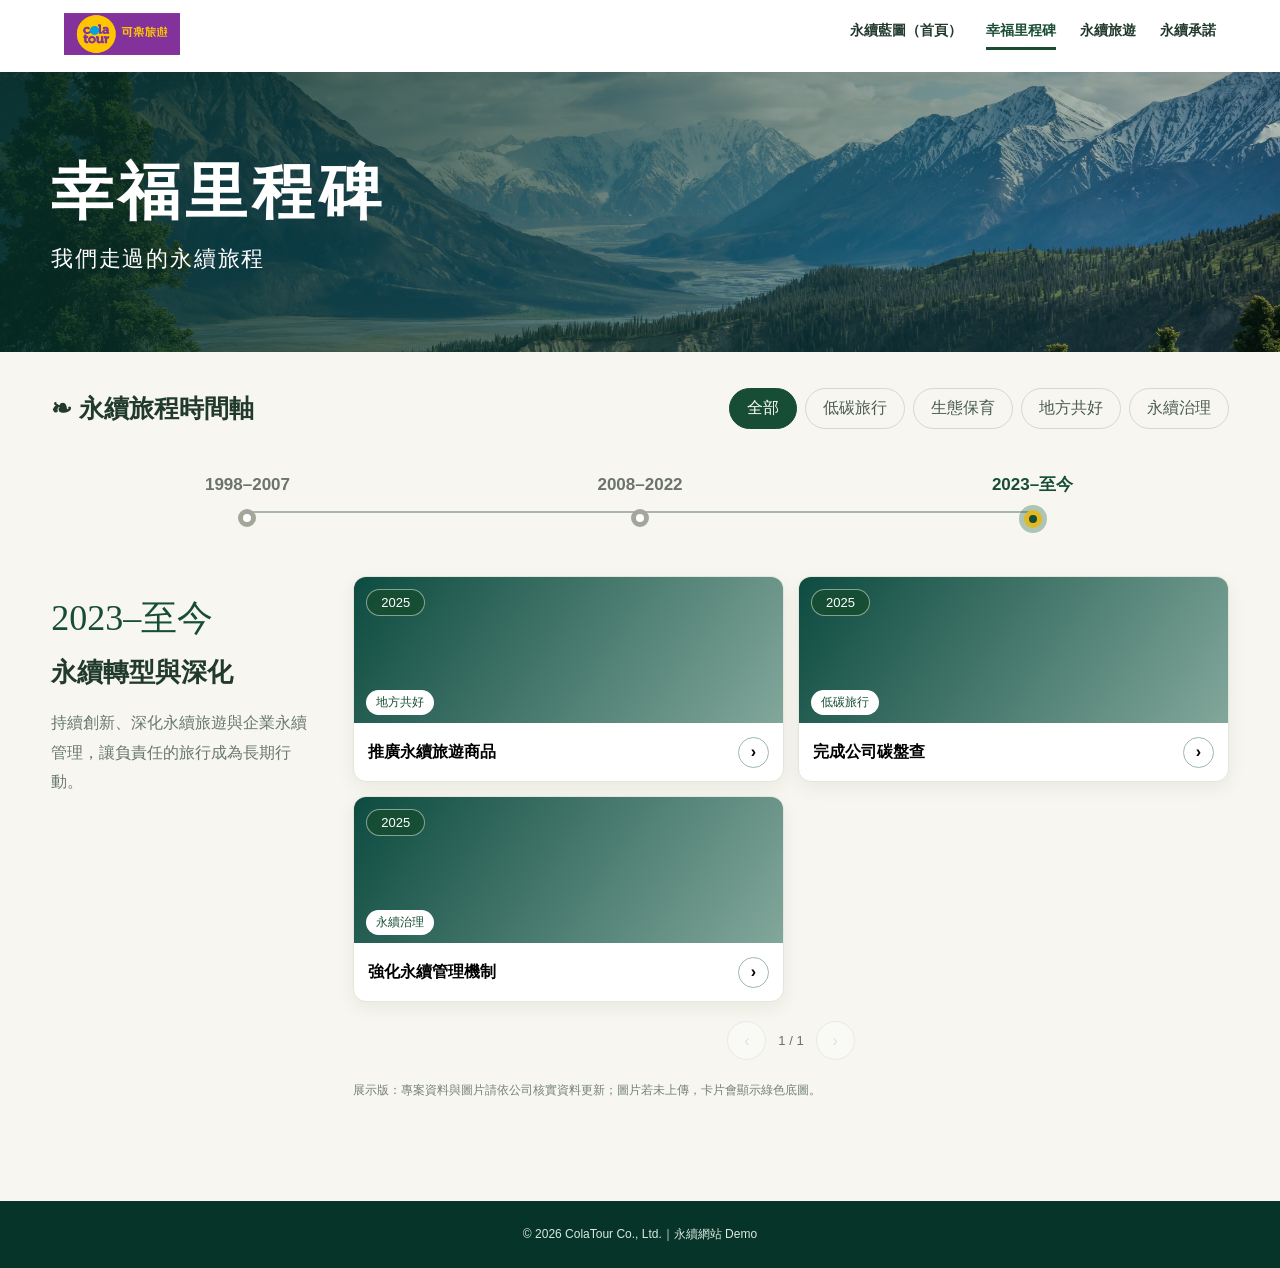
==== milestones.html @ 9265d14b "Add files via upload" ====
<!doctype html>
<html lang="zh-Hant">
<head>
<meta charset="utf-8"><meta name="viewport" content="width=device-width,initial-scale=1">
<title>幸福里程碑｜可樂旅遊永續網站</title>
<style>
:root{--green:#174d32;--dark:#073428;--cream:#f7f6f0;--line:#d7d8cc}*{box-sizing:border-box}body{margin:0;font-family:"Noto Sans TC","Microsoft JhengHei",sans-serif;color:#213a2d;background:var(--cream)}button,a{font:inherit}button{cursor:pointer}a{text-decoration:none;color:inherit}.nav{height:72px;background:#fff;display:flex;align-items:center;justify-content:space-between;gap:18px;padding:0 max(5%,calc((100% - 1200px)/2));box-shadow:0 2px 12px #0001}.nav img{height:43px;max-width:180px;object-fit:contain}.nav-links{display:flex;gap:24px;font-size:14px;font-weight:700;flex-wrap:wrap}.nav-links a[aria-current]{color:var(--green);border-bottom:3px solid var(--green);padding-bottom:7px}.hero{min-height:280px;display:flex;align-items:center;background:linear-gradient(90deg,#062f27db,#0a3b2640),url('image/main/01.avif') center 48%/cover;color:#fff}.hero-inner,.wrap{width:min(1200px,92%);margin:auto}.hero h1{font-size:clamp(36px,5vw,62px);letter-spacing:.08em;margin:0 0 10px}.hero p{font-size:22px;letter-spacing:.08em;margin:0}.content{padding:36px 0 90px}.topline{display:flex;justify-content:space-between;align-items:center;gap:20px;flex-wrap:wrap}.topline h2{margin:0;font-size:25px}.filters{display:flex;flex-wrap:wrap;gap:8px}.filter{border:1px solid var(--line);border-radius:24px;padding:9px 17px;background:transparent;color:#4c5e4e}.filter.active{background:var(--green);color:#fff;border-color:var(--green)}.timeline{display:grid;grid-template-columns:repeat(3,1fr);margin:44px 0 30px;position:relative}.timeline:before{content:"";position:absolute;top:38px;left:16.66%;right:16.66%;height:2px;background:#a8b7a8}.period{border:0;background:transparent;color:#6b746c;position:relative;padding:0 8px 18px;font-weight:700;font-size:17px}.period span{display:block;margin-bottom:14px}.period i{display:block;margin:auto;width:18px;height:18px;border-radius:50%;border:5px solid #a4a69a;background:#fff;position:relative;z-index:1}.period.active{color:var(--green)}.period.active i{border-color:#e2b924;background:var(--green);box-shadow:0 0 0 5px #1d623e55}.panel{display:grid;grid-template-columns:270px minmax(0,1fr);gap:32px;align-items:start}.intro{padding:18px 0}.intro .years{font-size:36px;color:var(--green);font-family:Georgia,serif;margin:0 0 12px}.intro h3{font-size:26px;margin:0 0 18px}.intro p{color:#68796c;line-height:1.85}.cards-area{min-width:0}.cards{display:grid;grid-template-columns:repeat(2,minmax(0,1fr));gap:14px}.card{border:1px solid #e4e5dc;background:white;border-radius:13px;overflow:hidden;text-align:left;padding:0;box-shadow:0 6px 18px #1b3c2410;transition:transform .2s}.card:hover{transform:translateY(-3px)}.card-visual{height:146px;background:linear-gradient(125deg,#0d4b40,#82a79b);position:relative;overflow:hidden}.card-visual img{width:100%;height:100%;object-fit:cover;display:block}.card-year{position:absolute;left:12px;top:12px;background:#174d32e8;color:#fff;border:1px solid #ffffff7a;padding:5px 14px;border-radius:20px;font-size:13px}.card-category{position:absolute;left:12px;bottom:8px;background:#fff;color:var(--green);padding:4px 10px;border-radius:15px;font-size:12px}.card-bottom{display:flex;justify-content:space-between;align-items:center;padding:12px 14px;gap:8px;font-weight:700;min-height:58px}.arrow{border:1px solid #9cbaa6;border-radius:50%;width:31px;height:31px;display:grid;place-items:center;flex:none}.controls{display:flex;justify-content:center;align-items:center;gap:12px;margin-top:19px}.controls button{border:1px solid #cad8cd;border-radius:50%;background:#fff;width:39px;height:39px}.controls button:disabled{opacity:.35;cursor:not-allowed}.status{font-size:13px;color:#647467}.empty{padding:70px 15px;text-align:center;border:1px dashed #cbd6ca;border-radius:12px;color:#607363}.dialog{border:0;border-radius:16px;max-width:850px;width:min(92vw,850px);padding:0;box-shadow:0 20px 80px #0005}.dialog::backdrop{background:#0009}.dialog-body{padding:34px}.dialog-top{display:flex;justify-content:space-between;align-items:start;gap:12px}.dialog-close{border:0;background:#edf1eb;border-radius:50%;font-size:24px;width:36px;height:36px}.dialog h2{font-size:30px;margin:8px 0 15px}.dialog p{line-height:1.9;color:#4f6356}.dialog .photo{width:100%;max-height:330px;object-fit:cover;border-radius:10px;margin-top:12px}.note{font-size:12px;color:#738277;margin-top:22px}.footer{background:#073428;color:#dbe9df;padding:25px 5%;font-size:12px;text-align:center}@media(max-width:800px){.nav{height:auto;min-height:68px;flex-wrap:wrap;padding:12px 4%}.nav-links{gap:12px;font-size:12px}.panel{grid-template-columns:1fr;gap:6px}.intro{padding:0}.intro .years{font-size:30px}.timeline{margin:32px 0 18px}.period{font-size:13px}.hero{min-height:240px}.cards{gap:10px}.card-visual{height:130px}}@media(max-width:480px){.cards{grid-template-columns:1fr}.card-visual{height:175px}.hero p{font-size:17px}}
</style>
</head>
<body>
<header class="nav"><a href="index.html"><img src="image/main/logo.png" alt="可樂旅遊"></a><nav class="nav-links" aria-label="主要選單"><a href="index.html">永續藍圖（首頁）</a><a href="milestones.html" aria-current="page">幸福里程碑</a><a href="index.html#story">永續旅遊</a><a href="index.html#commitment">永續承諾</a></nav></header>
<section class="hero"><div class="hero-inner"><h1>幸福里程碑</h1><p>我們走過的永續旅程</p></div></section>
<main class="content wrap"><div class="topline"><h2>❧ 永續旅程時間軸</h2><div class="filters" id="filters" aria-label="專案分類"></div></div><div class="timeline" id="timeline" aria-label="選擇永續旅程時期"></div><div class="panel"><aside class="intro"><div class="years" id="periodYears"></div><h3 id="periodTitle"></h3><p id="periodDesc"></p></aside><section class="cards-area" aria-label="永續專案"><div class="cards" id="cards"></div><div class="controls"><button id="prev" aria-label="上一組專案">‹</button><span class="status" id="status" aria-live="polite"></span><button id="next" aria-label="下一組專案">›</button></div><p class="note">展示版：專案資料與圖片請依公司核實資料更新；圖片若未上傳，卡片會顯示綠色底圖。</p></section></div></main>
<dialog class="dialog" id="detail"><div class="dialog-body"><div class="dialog-top"><div><small id="detailMeta"></small><h2 id="detailTitle"></h2></div><button class="dialog-close" id="close" aria-label="關閉視窗">×</button></div><p id="detailDesc"></p><img class="photo" id="detailImg" alt="" hidden></div></dialog>
<footer class="footer">© 2026 ColaTour Co., Ltd.｜永續網站 Demo</footer>
<script>
// 資料集中管理：日後新增專案，只要複製一筆物件並修改內容即可。
// 請把圖片放在 GitHub 的 image/milestones/ 資料夾，再填入對應路徑。
const periods=[
 {id:'early',years:'1998–2007',title:'奠定永續基礎',desc:'從旅行服務出發，逐步建立對環境、社會與旅遊品質的重視。此時期專案資料待補充。'},
 {id:'middle',years:'2008–2022',title:'朝永續目標邁進',desc:'持續推進永續行動，累積環境保育、社會參與與管理實踐。'},
 {id:'recent',years:'2023–至今',title:'永續轉型與深化',desc:'持續創新、深化永續旅遊與企業永續管理，讓負責任的旅行成為長期行動。'}
];
const projects=[
 {id:1,period:'middle',year:'2022',category:'生態保育',title:'啟動海洋保育行動',image:'image/milestones/ocean.jpg',desc:'依照參考設計圖建立的展示專案。請補上經確認的行動內容、合作單位與成果。'},
 {id:2,period:'recent',year:'2025',category:'地方共好',title:'推廣永續旅遊商品',image:'image/milestones/travel.jpg',desc:'依照參考設計圖建立的展示專案。請補上經確認的商品內容、合作對象與成果。'},
 {id:3,period:'recent',year:'2025',category:'低碳旅行',title:'完成公司碳盤查',image:'image/milestones/carbon.jpg',desc:'依照參考設計圖建立的展示專案。請補上經確認的盤查範圍與相關資訊。'},
 {id:4,period:'recent',year:'2025',category:'永續治理',title:'強化永續管理機制',image:'image/milestones/governance.jpg',desc:'依照參考設計圖建立的展示專案。請補上經確認的管理制度與推動成果。'}
];
// 參考圖把「2022 海洋保育」放在 2023–至今，但年份不符，這裡依年份歸入 2008–2022。
let current='recent',category='全部',page=0;const perPage=4;
const $=id=>document.getElementById(id);
function filtered(){return projects.filter(p=>p.period===current&&(category==='全部'||p.category===category));}
function render(){
 $('timeline').innerHTML=periods.map(p=>`<button class="period ${p.id===current?'active':''}" data-period="${p.id}" aria-pressed="${p.id===current}"><span>${p.years}</span><i></i></button>`).join('');
 const p=periods.find(p=>p.id===current);$('periodYears').textContent=p.years;$('periodTitle').textContent=p.title;$('periodDesc').textContent=p.desc;
 $('filters').innerHTML=['全部','低碳旅行','生態保育','地方共好','永續治理'].map(c=>`<button class="filter ${category===c?'active':''}" data-category="${c}" aria-pressed="${category===c}">${c}</button>`).join('');
 const data=filtered();const pages=Math.max(1,Math.ceil(data.length/perPage));page=Math.min(page,pages-1);
 $('cards').innerHTML=data.length?data.slice(page*perPage,(page+1)*perPage).map(p=>`<button class="card" data-id="${p.id}"><div class="card-visual"><img src="${p.image}" alt="" loading="lazy" onerror="this.style.display='none'"><span class="card-year">${p.year}</span><span class="card-category">${p.category}</span></div><div class="card-bottom"><span>${p.title}</span><span class="arrow">›</span></div></button>`).join(''):'<div class="empty">此時期／分類的專案內容尚待新增。</div>';
 $('status').textContent=`${page+1} / ${pages}`;$('prev').disabled=page===0;$('next').disabled=page>=pages-1;
}
$('timeline').addEventListener('click',e=>{const b=e.target.closest('[data-period]');if(!b)return;current=b.dataset.period;page=0;render()});
$('filters').addEventListener('click',e=>{const b=e.target.closest('[data-category]');if(!b)return;category=b.dataset.category;page=0;render()});
$('prev').onclick=()=>{page--;render()};$('next').onclick=()=>{page++;render()};
$('cards').addEventListener('click',e=>{const b=e.target.closest('[data-id]');if(!b)return;const p=projects.find(p=>p.id===Number(b.dataset.id));$('detailMeta').textContent=`${p.year}　｜　${p.category}`;$('detailTitle').textContent=p.title;$('detailDesc').textContent=p.desc;const img=$('detailImg');img.hidden=false;img.src=p.image;img.onerror=()=>{img.hidden=true};$('detail').showModal()});
$('close').onclick=()=>$('detail').close();$('detail').addEventListener('click',e=>{if(e.target===$('detail'))$('detail').close()});render();
</script>
</body></html>
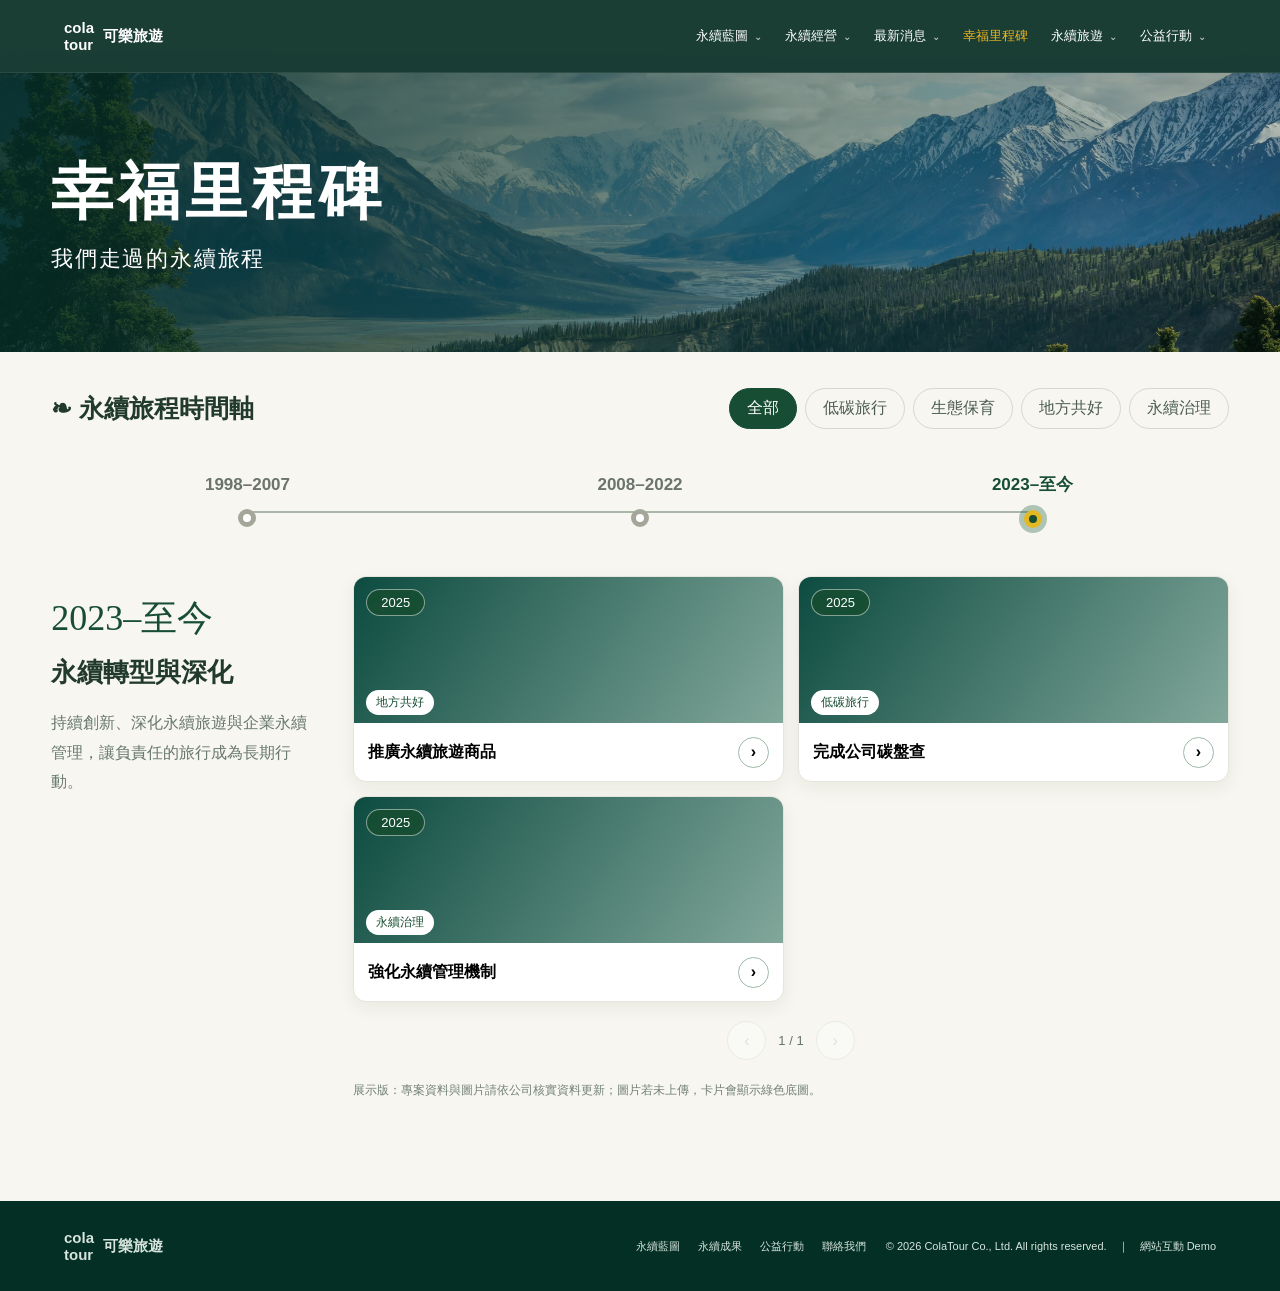
==== commit fc5d07be: "Update milestones.html" ====
--- a/milestones.html
+++ b/milestones.html
@@ -5,14 +5,76 @@
 <title>幸福里程碑｜可樂旅遊永續網站</title>
 <style>
 :root{--green:#174d32;--dark:#073428;--cream:#f7f6f0;--line:#d7d8cc}*{box-sizing:border-box}body{margin:0;font-family:"Noto Sans TC","Microsoft JhengHei",sans-serif;color:#213a2d;background:var(--cream)}button,a{font:inherit}button{cursor:pointer}a{text-decoration:none;color:inherit}.nav{height:72px;background:#fff;display:flex;align-items:center;justify-content:space-between;gap:18px;padding:0 max(5%,calc((100% - 1200px)/2));box-shadow:0 2px 12px #0001}.nav img{height:43px;max-width:180px;object-fit:contain}.nav-links{display:flex;gap:24px;font-size:14px;font-weight:700;flex-wrap:wrap}.nav-links a[aria-current]{color:var(--green);border-bottom:3px solid var(--green);padding-bottom:7px}.hero{min-height:280px;display:flex;align-items:center;background:linear-gradient(90deg,#062f27db,#0a3b2640),url('image/main/01.avif') center 48%/cover;color:#fff}.hero-inner,.wrap{width:min(1200px,92%);margin:auto}.hero h1{font-size:clamp(36px,5vw,62px);letter-spacing:.08em;margin:0 0 10px}.hero p{font-size:22px;letter-spacing:.08em;margin:0}.content{padding:36px 0 90px}.topline{display:flex;justify-content:space-between;align-items:center;gap:20px;flex-wrap:wrap}.topline h2{margin:0;font-size:25px}.filters{display:flex;flex-wrap:wrap;gap:8px}.filter{border:1px solid var(--line);border-radius:24px;padding:9px 17px;background:transparent;color:#4c5e4e}.filter.active{background:var(--green);color:#fff;border-color:var(--green)}.timeline{display:grid;grid-template-columns:repeat(3,1fr);margin:44px 0 30px;position:relative}.timeline:before{content:"";position:absolute;top:38px;left:16.66%;right:16.66%;height:2px;background:#a8b7a8}.period{border:0;background:transparent;color:#6b746c;position:relative;padding:0 8px 18px;font-weight:700;font-size:17px}.period span{display:block;margin-bottom:14px}.period i{display:block;margin:auto;width:18px;height:18px;border-radius:50%;border:5px solid #a4a69a;background:#fff;position:relative;z-index:1}.period.active{color:var(--green)}.period.active i{border-color:#e2b924;background:var(--green);box-shadow:0 0 0 5px #1d623e55}.panel{display:grid;grid-template-columns:270px minmax(0,1fr);gap:32px;align-items:start}.intro{padding:18px 0}.intro .years{font-size:36px;color:var(--green);font-family:Georgia,serif;margin:0 0 12px}.intro h3{font-size:26px;margin:0 0 18px}.intro p{color:#68796c;line-height:1.85}.cards-area{min-width:0}.cards{display:grid;grid-template-columns:repeat(2,minmax(0,1fr));gap:14px}.card{border:1px solid #e4e5dc;background:white;border-radius:13px;overflow:hidden;text-align:left;padding:0;box-shadow:0 6px 18px #1b3c2410;transition:transform .2s}.card:hover{transform:translateY(-3px)}.card-visual{height:146px;background:linear-gradient(125deg,#0d4b40,#82a79b);position:relative;overflow:hidden}.card-visual img{width:100%;height:100%;object-fit:cover;display:block}.card-year{position:absolute;left:12px;top:12px;background:#174d32e8;color:#fff;border:1px solid #ffffff7a;padding:5px 14px;border-radius:20px;font-size:13px}.card-category{position:absolute;left:12px;bottom:8px;background:#fff;color:var(--green);padding:4px 10px;border-radius:15px;font-size:12px}.card-bottom{display:flex;justify-content:space-between;align-items:center;padding:12px 14px;gap:8px;font-weight:700;min-height:58px}.arrow{border:1px solid #9cbaa6;border-radius:50%;width:31px;height:31px;display:grid;place-items:center;flex:none}.controls{display:flex;justify-content:center;align-items:center;gap:12px;margin-top:19px}.controls button{border:1px solid #cad8cd;border-radius:50%;background:#fff;width:39px;height:39px}.controls button:disabled{opacity:.35;cursor:not-allowed}.status{font-size:13px;color:#647467}.empty{padding:70px 15px;text-align:center;border:1px dashed #cbd6ca;border-radius:12px;color:#607363}.dialog{border:0;border-radius:16px;max-width:850px;width:min(92vw,850px);padding:0;box-shadow:0 20px 80px #0005}.dialog::backdrop{background:#0009}.dialog-body{padding:34px}.dialog-top{display:flex;justify-content:space-between;align-items:start;gap:12px}.dialog-close{border:0;background:#edf1eb;border-radius:50%;font-size:24px;width:36px;height:36px}.dialog h2{font-size:30px;margin:8px 0 15px}.dialog p{line-height:1.9;color:#4f6356}.dialog .photo{width:100%;max-height:330px;object-fit:cover;border-radius:10px;margin-top:12px}.note{font-size:12px;color:#738277;margin-top:22px}.footer{background:#073428;color:#dbe9df;padding:25px 5%;font-size:12px;text-align:center}@media(max-width:800px){.nav{height:auto;min-height:68px;flex-wrap:wrap;padding:12px 4%}.nav-links{gap:12px;font-size:12px}.panel{grid-template-columns:1fr;gap:6px}.intro{padding:0}.intro .years{font-size:30px}.timeline{margin:32px 0 18px}.period{font-size:13px}.hero{min-height:240px}.cards{gap:10px}.card-visual{height:130px}}@media(max-width:480px){.cards{grid-template-columns:1fr}.card-visual{height:175px}.hero p{font-size:17px}}
+
+/* 時間軸圓點動畫 */
+.period i {
+  transition: all 0.4s ease;
+}
+
+.period:hover i {
+  transform: scale(1.2);
+  border-color: #5b9568;
+}
+
+.period.active i {
+  animation: timelinePulse 0.5s ease;
+}
+
+@keyframes timelinePulse {
+  0% {
+    transform: scale(0.7);
+    box-shadow: 0 0 0 0 rgba(29,98,62,0);
+  }
+  60% {
+    transform: scale(1.25);
+    box-shadow: 0 0 0 10px rgba(29,98,62,0.15);
+  }
+  100% {
+    transform: scale(1);
+    box-shadow: 0 0 0 5px rgba(29,98,62,0.33);
+  }
+}
+
+/* 文字與卡片進場動畫 */
+.panel.switching-in .intro {
+  animation: fadeSlideIn 0.45s ease both;
+}
+
+.panel.switching-in .cards-area {
+  animation: fadeSlideIn 0.5s ease 0.08s both;
+}
+
+@keyframes fadeSlideIn {
+  from {
+    opacity: 0;
+    transform: translateY(18px);
+  }
+  to {
+    opacity: 1;
+    transform: translateY(0);
+  }
+}
+
+/* 尊重使用者減少動態效果設定 */
+@media (prefers-reduced-motion: reduce) {
+  .period i,
+  .period.active i,
+  .panel.switching-in .intro,
+  .panel.switching-in .cards-area {
+    animation: none;
+    transition: none;
+  }
+}
+
 </style>
+  <link rel="stylesheet" href="css/layout.css">
 </head>
 <body>
-<header class="nav"><a href="index.html"><img src="image/main/logo.png" alt="可樂旅遊"></a><nav class="nav-links" aria-label="主要選單"><a href="index.html">永續藍圖（首頁）</a><a href="milestones.html" aria-current="page">幸福里程碑</a><a href="index.html#story">永續旅遊</a><a href="index.html#commitment">永續承諾</a></nav></header>
+<div id="site-header"></div>
 <section class="hero"><div class="hero-inner"><h1>幸福里程碑</h1><p>我們走過的永續旅程</p></div></section>
 <main class="content wrap"><div class="topline"><h2>❧ 永續旅程時間軸</h2><div class="filters" id="filters" aria-label="專案分類"></div></div><div class="timeline" id="timeline" aria-label="選擇永續旅程時期"></div><div class="panel"><aside class="intro"><div class="years" id="periodYears"></div><h3 id="periodTitle"></h3><p id="periodDesc"></p></aside><section class="cards-area" aria-label="永續專案"><div class="cards" id="cards"></div><div class="controls"><button id="prev" aria-label="上一組專案">‹</button><span class="status" id="status" aria-live="polite"></span><button id="next" aria-label="下一組專案">›</button></div><p class="note">展示版：專案資料與圖片請依公司核實資料更新；圖片若未上傳，卡片會顯示綠色底圖。</p></section></div></main>
 <dialog class="dialog" id="detail"><div class="dialog-body"><div class="dialog-top"><div><small id="detailMeta"></small><h2 id="detailTitle"></h2></div><button class="dialog-close" id="close" aria-label="關閉視窗">×</button></div><p id="detailDesc"></p><img class="photo" id="detailImg" alt="" hidden></div></dialog>
-<footer class="footer">© 2026 ColaTour Co., Ltd.｜永續網站 Demo</footer>
+<div id="site-footer"></div>
 <script>
 // 資料集中管理：日後新增專案，只要複製一筆物件並修改內容即可。
 // 請把圖片放在 GitHub 的 image/milestones/ 資料夾，再填入對應路徑。
@@ -39,10 +101,29 @@
  $('cards').innerHTML=data.length?data.slice(page*perPage,(page+1)*perPage).map(p=>`<button class="card" data-id="${p.id}"><div class="card-visual"><img src="${p.image}" alt="" loading="lazy" onerror="this.style.display='none'"><span class="card-year">${p.year}</span><span class="card-category">${p.category}</span></div><div class="card-bottom"><span>${p.title}</span><span class="arrow">›</span></div></button>`).join(''):'<div class="empty">此時期／分類的專案內容尚待新增。</div>';
  $('status').textContent=`${page+1} / ${pages}`;$('prev').disabled=page===0;$('next').disabled=page>=pages-1;
 }
-$('timeline').addEventListener('click',e=>{const b=e.target.closest('[data-period]');if(!b)return;current=b.dataset.period;page=0;render()});
+
+$('timeline').addEventListener('click', e => {
+  const b = e.target.closest('[data-period]');
+  if (!b || b.dataset.period === current) return;
+
+  current = b.dataset.period;
+  page = 0;
+
+  const panel = document.querySelector('.panel');
+
+  // 更新時間軸與專案內容
+  render();
+
+  // 重新啟動進場動畫
+  panel.classList.remove('switching-in');
+  void panel.offsetWidth;
+  panel.classList.add('switching-in');
+});
+
 $('filters').addEventListener('click',e=>{const b=e.target.closest('[data-category]');if(!b)return;category=b.dataset.category;page=0;render()});
 $('prev').onclick=()=>{page--;render()};$('next').onclick=()=>{page++;render()};
 $('cards').addEventListener('click',e=>{const b=e.target.closest('[data-id]');if(!b)return;const p=projects.find(p=>p.id===Number(b.dataset.id));$('detailMeta').textContent=`${p.year}　｜　${p.category}`;$('detailTitle').textContent=p.title;$('detailDesc').textContent=p.desc;const img=$('detailImg');img.hidden=false;img.src=p.image;img.onerror=()=>{img.hidden=true};$('detail').showModal()});
 $('close').onclick=()=>$('detail').close();$('detail').addEventListener('click',e=>{if(e.target===$('detail'))$('detail').close()});render();
 </script>
+  <script src="js/layout.js"></script>
 </body></html>
--- a/css/layout.css
+++ b/css/layout.css
@@ -0,0 +1,33 @@
+/* 共用頁首、頁尾：修改這個檔案即可同步所有頁面 */
+.site-header{position:fixed;inset:0 0 auto;z-index:1000;background:rgba(4,43,33,.91);backdrop-filter:blur(12px);color:white;border-bottom:1px solid rgba(255,255,255,.12)}
+.site-header .nav-wrap{max-width:1440px;margin:auto;min-height:72px;padding:0 5%;display:flex;align-items:center;gap:26px}
+.site-header .brand,.site-footer .brand{display:flex;align-items:center;gap:9px;white-space:nowrap;font-weight:800;font-size:15px;margin-right:auto}
+.site-header .brand-logo,.site-footer .brand-logo{display:block;width:auto;height:42px;max-width:200px;object-fit:contain}
+.site-header .nav{display:flex;align-items:center;gap:3px;height:auto;background:transparent;box-shadow:none;padding:0;flex-wrap:nowrap}
+.site-header .nav-item{position:relative}
+.site-header .nav-link{display:flex;align-items:center;gap:6px;border:0;background:none;color:white;padding:25px 10px;font-size:13px;cursor:pointer;white-space:nowrap;text-decoration:none}
+.site-header .nav-link:hover,.site-header .nav-link:focus-visible,.site-header .nav-link[aria-current="page"]{color:#f2b51d}
+.site-header .chevron{font-size:10px;opacity:.8}
+.site-header .dropdown{display:none;position:absolute;top:100%;left:0;min-width:190px;padding:8px;background:#fff;color:#173d32;border-radius:0 0 12px 12px;box-shadow:0 14px 30px #001b1640}
+.site-header .nav-item:hover .dropdown,.site-header .nav-item:focus-within .dropdown,.site-header .nav-item.open .dropdown{display:block}
+.site-header .dropdown a{display:block;padding:11px 12px;border-radius:7px;font-size:13px;color:#173d32;text-decoration:none}
+.site-header .dropdown a:hover{background:#edf4ef;color:#08724f}
+.site-header .menu-toggle{display:none;background:none;color:#fff;border:1px solid #ffffff60;border-radius:8px;padding:7px 10px}
+.site-footer{background:#032f24;color:#d8e5de;padding:28px 5%;font-size:12px}
+.site-footer .footer-inner{max-width:1180px;margin:auto;display:flex;align-items:center;justify-content:space-between;gap:20px;font-size:11px}
+.site-footer .footer-links{display:flex;gap:18px;flex-wrap:wrap}
+.site-footer a{color:inherit;text-decoration:none}.site-footer a:hover{color:#f2b51d}
+body{padding-top:72px}
+@media(max-width:900px){
+ body{padding-top:66px}
+ .site-header .nav-wrap{min-height:66px;gap:12px}
+ .site-header .menu-toggle{display:block}
+ .site-header .nav{display:none;position:absolute;top:66px;left:0;right:0;background:#063d2e;padding:8px 5% 18px;max-height:75vh;overflow:auto;align-items:stretch;flex-direction:column}
+ .site-header .nav.mobile-open{display:flex}
+ .site-header .nav-item{width:100%}
+ .site-header .nav-link{width:100%;justify-content:space-between;padding:14px 8px}
+ .site-header .dropdown{position:static;box-shadow:none;border-radius:8px;margin:0 8px 8px;min-width:0}
+ .site-header .nav-item:hover .dropdown{display:none}
+ .site-header .nav-item.open .dropdown,.site-header .nav-item:focus-within .dropdown{display:block}
+ .site-footer .footer-inner{align-items:flex-start;flex-direction:column}
+}
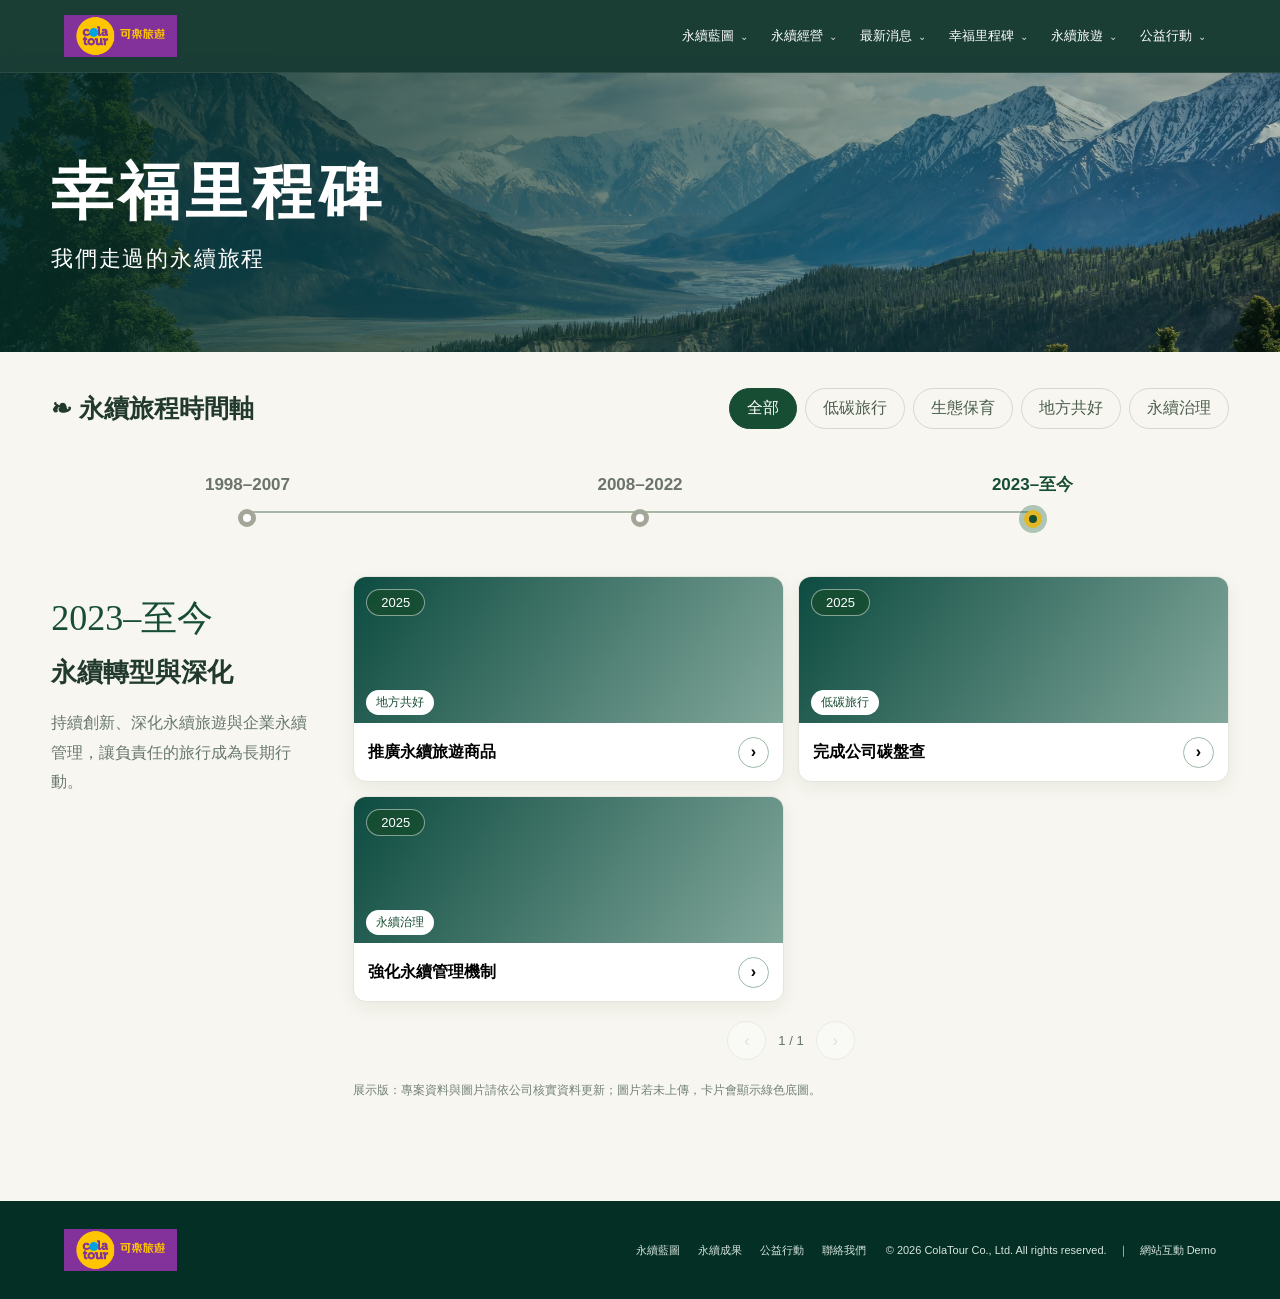
==== commit 2ebf2780: "Update milestones.html" ====
--- a/milestones.html
+++ b/milestones.html
@@ -7,6 +7,42 @@
 :root{--green:#174d32;--dark:#073428;--cream:#f7f6f0;--line:#d7d8cc}*{box-sizing:border-box}body{margin:0;font-family:"Noto Sans TC","Microsoft JhengHei",sans-serif;color:#213a2d;background:var(--cream)}button,a{font:inherit}button{cursor:pointer}a{text-decoration:none;color:inherit}.nav{height:72px;background:#fff;display:flex;align-items:center;justify-content:space-between;gap:18px;padding:0 max(5%,calc((100% - 1200px)/2));box-shadow:0 2px 12px #0001}.nav img{height:43px;max-width:180px;object-fit:contain}.nav-links{display:flex;gap:24px;font-size:14px;font-weight:700;flex-wrap:wrap}.nav-links a[aria-current]{color:var(--green);border-bottom:3px solid var(--green);padding-bottom:7px}.hero{min-height:280px;display:flex;align-items:center;background:linear-gradient(90deg,#062f27db,#0a3b2640),url('image/main/01.avif') center 48%/cover;color:#fff}.hero-inner,.wrap{width:min(1200px,92%);margin:auto}.hero h1{font-size:clamp(36px,5vw,62px);letter-spacing:.08em;margin:0 0 10px}.hero p{font-size:22px;letter-spacing:.08em;margin:0}.content{padding:36px 0 90px}.topline{display:flex;justify-content:space-between;align-items:center;gap:20px;flex-wrap:wrap}.topline h2{margin:0;font-size:25px}.filters{display:flex;flex-wrap:wrap;gap:8px}.filter{border:1px solid var(--line);border-radius:24px;padding:9px 17px;background:transparent;color:#4c5e4e}.filter.active{background:var(--green);color:#fff;border-color:var(--green)}.timeline{display:grid;grid-template-columns:repeat(3,1fr);margin:44px 0 30px;position:relative}.timeline:before{content:"";position:absolute;top:38px;left:16.66%;right:16.66%;height:2px;background:#a8b7a8}.period{border:0;background:transparent;color:#6b746c;position:relative;padding:0 8px 18px;font-weight:700;font-size:17px}.period span{display:block;margin-bottom:14px}.period i{display:block;margin:auto;width:18px;height:18px;border-radius:50%;border:5px solid #a4a69a;background:#fff;position:relative;z-index:1}.period.active{color:var(--green)}.period.active i{border-color:#e2b924;background:var(--green);box-shadow:0 0 0 5px #1d623e55}.panel{display:grid;grid-template-columns:270px minmax(0,1fr);gap:32px;align-items:start}.intro{padding:18px 0}.intro .years{font-size:36px;color:var(--green);font-family:Georgia,serif;margin:0 0 12px}.intro h3{font-size:26px;margin:0 0 18px}.intro p{color:#68796c;line-height:1.85}.cards-area{min-width:0}.cards{display:grid;grid-template-columns:repeat(2,minmax(0,1fr));gap:14px}.card{border:1px solid #e4e5dc;background:white;border-radius:13px;overflow:hidden;text-align:left;padding:0;box-shadow:0 6px 18px #1b3c2410;transition:transform .2s}.card:hover{transform:translateY(-3px)}.card-visual{height:146px;background:linear-gradient(125deg,#0d4b40,#82a79b);position:relative;overflow:hidden}.card-visual img{width:100%;height:100%;object-fit:cover;display:block}.card-year{position:absolute;left:12px;top:12px;background:#174d32e8;color:#fff;border:1px solid #ffffff7a;padding:5px 14px;border-radius:20px;font-size:13px}.card-category{position:absolute;left:12px;bottom:8px;background:#fff;color:var(--green);padding:4px 10px;border-radius:15px;font-size:12px}.card-bottom{display:flex;justify-content:space-between;align-items:center;padding:12px 14px;gap:8px;font-weight:700;min-height:58px}.arrow{border:1px solid #9cbaa6;border-radius:50%;width:31px;height:31px;display:grid;place-items:center;flex:none}.controls{display:flex;justify-content:center;align-items:center;gap:12px;margin-top:19px}.controls button{border:1px solid #cad8cd;border-radius:50%;background:#fff;width:39px;height:39px}.controls button:disabled{opacity:.35;cursor:not-allowed}.status{font-size:13px;color:#647467}.empty{padding:70px 15px;text-align:center;border:1px dashed #cbd6ca;border-radius:12px;color:#607363}.dialog{border:0;border-radius:16px;max-width:850px;width:min(92vw,850px);padding:0;box-shadow:0 20px 80px #0005}.dialog::backdrop{background:#0009}.dialog-body{padding:34px}.dialog-top{display:flex;justify-content:space-between;align-items:start;gap:12px}.dialog-close{border:0;background:#edf1eb;border-radius:50%;font-size:24px;width:36px;height:36px}.dialog h2{font-size:30px;margin:8px 0 15px}.dialog p{line-height:1.9;color:#4f6356}.dialog .photo{width:100%;max-height:330px;object-fit:cover;border-radius:10px;margin-top:12px}.note{font-size:12px;color:#738277;margin-top:22px}.footer{background:#073428;color:#dbe9df;padding:25px 5%;font-size:12px;text-align:center}@media(max-width:800px){.nav{height:auto;min-height:68px;flex-wrap:wrap;padding:12px 4%}.nav-links{gap:12px;font-size:12px}.panel{grid-template-columns:1fr;gap:6px}.intro{padding:0}.intro .years{font-size:30px}.timeline{margin:32px 0 18px}.period{font-size:13px}.hero{min-height:240px}.cards{gap:10px}.card-visual{height:130px}}@media(max-width:480px){.cards{grid-template-columns:1fr}.card-visual{height:175px}.hero p{font-size:17px}}
 
 /* 時間軸圓點動畫 */
+  
+/* 修正時間軸：年份、圓點與連接線對齊 */
+.timeline {
+  display: grid;
+  grid-template-columns: repeat(3, minmax(0, 1fr));
+  position: relative;
+}
+
+.timeline::before {
+  left: 16.6667%;
+  right: 16.6667%;
+  top: 38px;
+}
+
+.timeline .period {
+  width: 100%;
+  min-width: 0;
+  margin: 0;
+  padding: 0 8px 18px;
+  text-align: center;
+}
+
+.timeline .period span {
+  display: block;
+  width: 100%;
+  margin-bottom: 14px;
+  text-align: center;
+}
+
+.timeline .period i {
+  display: block;
+  width: 18px;
+  height: 18px;
+  margin: 0 auto;
+}
+
 .period i {
   transition: all 0.4s ease;
 }
--- a/css/layout.css
+++ b/css/layout.css
@@ -31,3 +31,49 @@
  .site-header .nav-item.open .dropdown,.site-header .nav-item:focus-within .dropdown{display:block}
  .site-footer .footer-inner{align-items:flex-start;flex-direction:column}
 }
+
+/* 避免里程碑舊版導覽列樣式影響共用 Header */
+.site-header .nav {
+  height: auto;
+  min-height: 0;
+  background: transparent;
+  box-shadow: none;
+  padding: 0;
+  justify-content: flex-end;
+  gap: 3px;
+}
+
+.site-header .nav-link {
+  color: #ffffff;
+  border-bottom: none;
+}
+
+.site-header .nav-link:hover {
+  color: #f2b51d;
+}
+
+@media (max-width: 900px) {
+  .site-header .nav {
+    position: absolute;
+    top: 66px;
+    left: 0;
+    right: 0;
+    display: none;
+    flex-direction: column;
+    align-items: stretch;
+    background: #063d2e;
+    padding: 8px 5% 18px;
+    max-height: 75vh;
+    overflow-y: auto;
+  }
+
+  .site-header .nav.mobile-open {
+    display: flex;
+  }
+}
+/* 手機版選單排列修正 */
+@media (max-width: 900px) {
+  .site-header .nav.mobile-open {
+    justify-content: flex-start;
+  }
+}
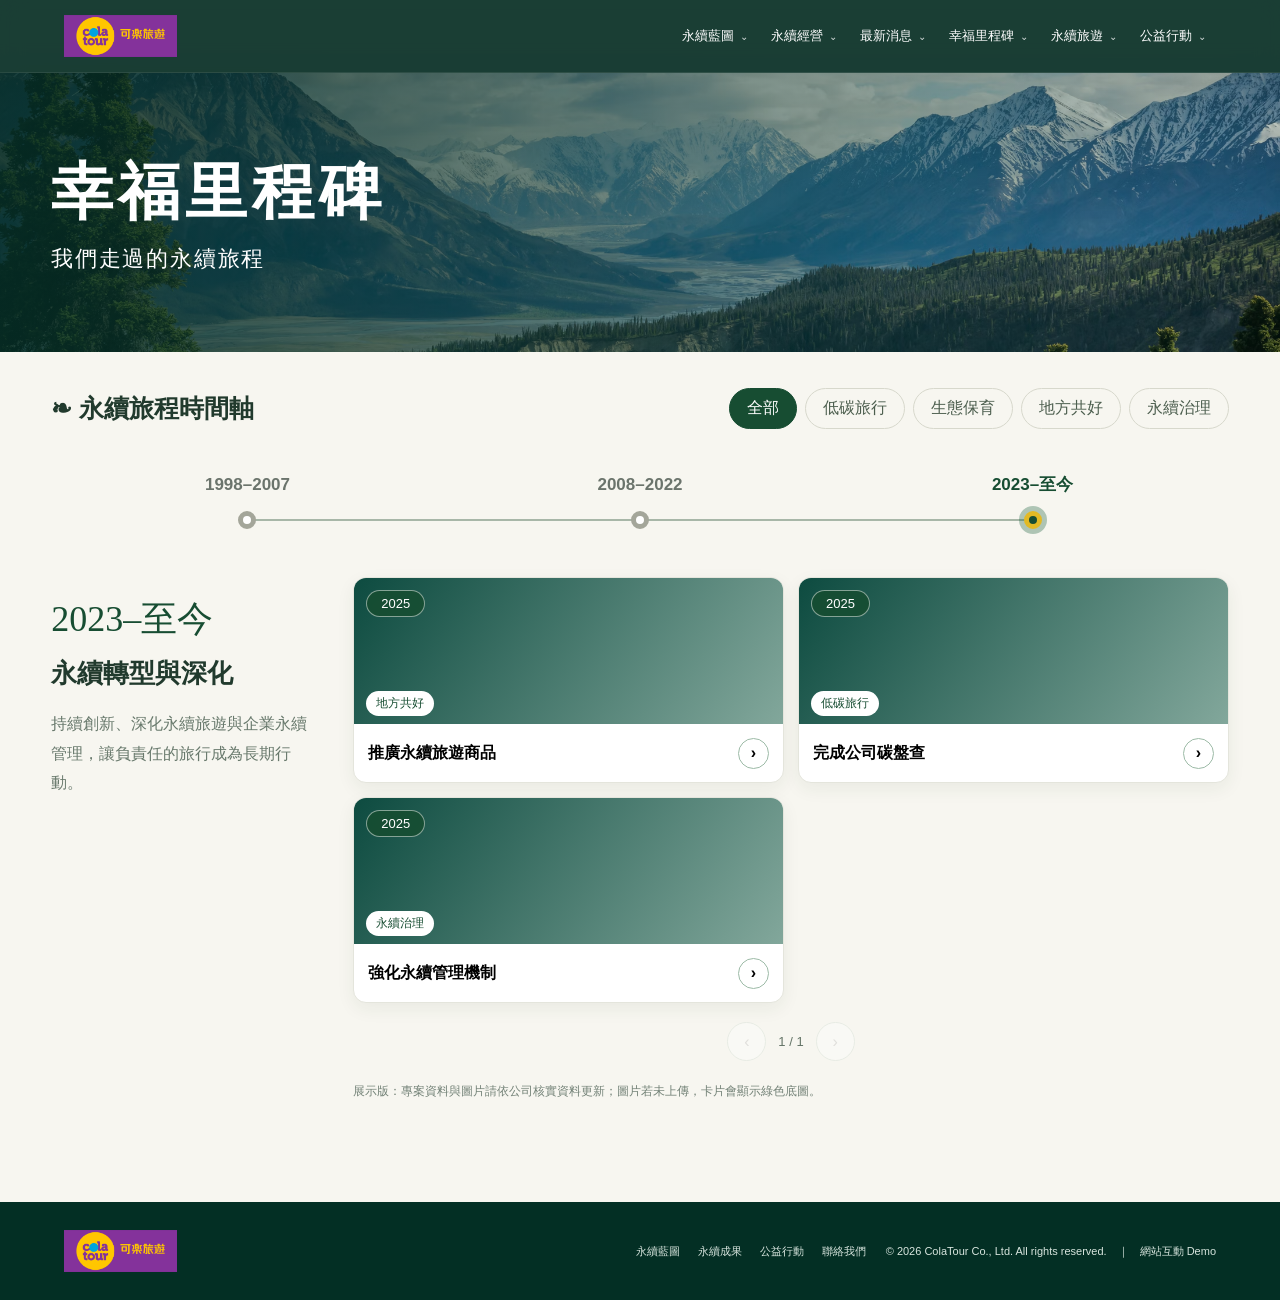
==== commit e7e4f13e: "Update milestones.html" ====
--- a/milestones.html
+++ b/milestones.html
@@ -8,40 +8,6 @@
 
 /* 時間軸圓點動畫 */
   
-/* 修正時間軸：年份、圓點與連接線對齊 */
-.timeline {
-  display: grid;
-  grid-template-columns: repeat(3, minmax(0, 1fr));
-  position: relative;
-}
-
-.timeline::before {
-  left: 16.6667%;
-  right: 16.6667%;
-  top: 38px;
-}
-
-.timeline .period {
-  width: 100%;
-  min-width: 0;
-  margin: 0;
-  padding: 0 8px 18px;
-  text-align: center;
-}
-
-.timeline .period span {
-  display: block;
-  width: 100%;
-  margin-bottom: 14px;
-  text-align: center;
-}
-
-.timeline .period i {
-  display: block;
-  width: 18px;
-  height: 18px;
-  margin: 0 auto;
-}
 
 .period i {
   transition: all 0.4s ease;
@@ -100,6 +66,49 @@
     animation: none;
     transition: none;
   }
+}
+
+/* 時間軸三個年份與圓點精準對齊 */
+.timeline {
+  display: grid;
+  grid-template-columns: repeat(3, minmax(0, 1fr));
+  position: relative;
+}
+
+.timeline .period {
+  display: flex;
+  flex-direction: column;
+  align-items: center;
+  justify-content: flex-start;
+  width: 100%;
+  min-width: 0;
+  padding: 0 8px 18px;
+  margin: 0;
+  text-align: center;
+}
+
+.timeline .period span {
+  display: block;
+  width: 100%;
+  margin: 0 0 14px;
+  text-align: center;
+  line-height: 24px;
+}
+
+.timeline .period i {
+  display: block;
+  flex: none;
+  width: 18px;
+  height: 18px;
+  margin: 0;
+}
+
+/* 連接線通過三個圓點的中心 */
+.timeline::before {
+  top: 46px;
+  left: 16.6667%;
+  right: 16.6667%;
+  height: 2px;
 }
 
 </style>
